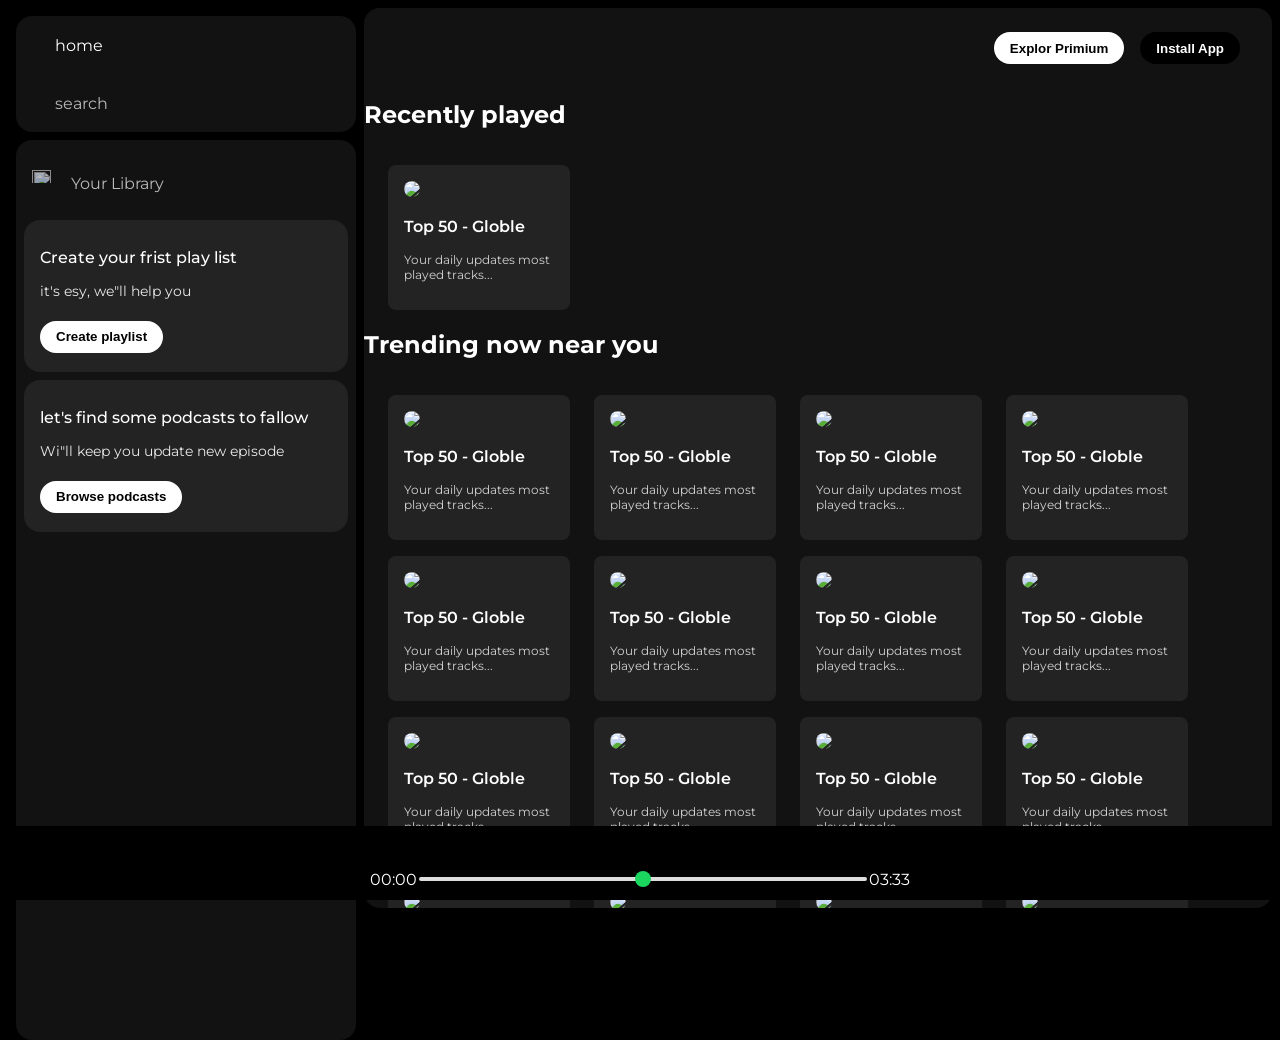
==== Spotify.html @ 7546c1f3 "this is a spotify clone project using html css only" ====
<!DOCTYPE html>
<html lang="en">
<head>
    <meta charset="UTF-8">
    <meta name="viewport" content="width=device-width, initial-scale=1.0">
    <link rel="stylesheet" href="https://cdnjs.cloudflare.com/ajax/libs/font-awesome/7.0.1/css/all.min.css" integrity="sha512-2SwdPD6INVrV/lHTZbO2nodKhrnDdJK9/kg2XD1r9uGqPo1cUbujc+IYdlYdEErWNu69gVcYgdxlmVmzTWnetw==" crossorigin="anonymous" referrerpolicy="no-referrer" />
    <title>Spotify - web plyer: music for everyone</title>
    <link rel="preconnect" href="https://fonts.googleapis.com">
<link rel="preconnect" href="https://fonts.gstatic.com" crossorigin>
<link href="https://fonts.googleapis.com/css2?family=Montserrat:ital,wght@0,100..900;1,100..900&display=swap" rel="stylesheet">
    <link rel="stylesheet" href="spotify.css">
    <link rel="icon" href="assist/logo.png">
</head>
<body>
    <div class="main">
    <div class="sidebar">
        <div class="nav">
            <div class="nav-option" style="opacity: 1;">
            <i class="fa-solid fa-house"></i>
            <a href="#">home</a>
            </div>
            
            <div class="nav-option">
                <i class="fa-solid fa-magnifying-glass"></i>
                <a href="#">search</a>
                
            </div>
            
        </div>
        <div class="library">
            <div class="opstion ">
                 <div class="library nav-option">
            <img src="./assist/library_icon.png" alt="">
            <a href="#">Your Library</a>
            </div>
            <div class="icon">
                <i class="fa-solid fa-plus"></i>
                <i class="fa-solid fa-arrow-right"></i>
            </div>

            </div>
            <div class="lib-box">
                <div class="box">
            <p class="box-p1">Create your frist play list</p>
            <p class="box-p2">it's esy, we"ll help you</p>
            <button class="badge">Create playlist</button>
            </div>
            </div>
                 <div class="lib-box">
                <div class="box">
            <p class="box-p1">let's find some podcasts to fallow</p>
            <p class="box-p2">Wi"ll keep you update new episode</p>
            <button class="badge">Browse podcasts</button>
            </div>
            </div>
        </div>
    </div>
    <div class="main-content">
        <div class="sticky-nav">
        <div class="sticky-nav-icon">
                  <img src="./assist/backward_icon.png" alt="">
        <img src="./assist/forward_icon.png" alt="" class="hide">
        </div>
        <div class="sticky-nav-opstion">
            <button class="badge nav-item hide">Explor Primium</button>
        <button class="badge nav-item dark-badge"><i class="fa-sharp fa-solid fa-circle-arrow-down"></i> Install App</button>
        <i class="fa-regular fa-circle-user nav-item"></i>
        </div>
        </div>

         <h2>Recently played</h2>
              <div class="cards-container">
                <div class="card">
                    <img src="./assist/card1img.jpeg" class="card-img">
                    <p class="card-title">Top 50 - Globle</p>
                    <p class="card-info">Your daily updates most played tracks...</p>
                </div>
              </div>
            

               <h2>Trending now near you</h2>
             <div class="cards-container">
                <div class="card">
                    <img src="./assist/card2img.jpeg" class="card-img">
                    <p class="card-title">Top 50 - Globle</p>
                    <p class="card-info">Your daily updates most played tracks...</p>
                </div>
                <div class="card">
                    <img src="./assist/card3img.jpeg" class="card-img">
                    <p class="card-title">Top 50 - Globle</p>
                    <p class="card-info">Your daily updates most played tracks...</p>
                </div>
                <div class="card">
                    <img src="./assist/card4img.jpeg" class="card-img">
                    <p class="card-title">Top 50 - Globle</p>
                    <p class="card-info">Your daily updates most played tracks...</p>
                </div>
                <div class="card">
                    <img src="./assist/card5img.jpeg" class="card-img">
                    <p class="card-title">Top 50 - Globle</p>
                    <p class="card-info">Your daily updates most played tracks...</p>
                </div>
                <div class="card">
                    <img src="./assist/card6img.jpeg" class="card-img">
                    <p class="card-title">Top 50 - Globle</p>
                    <p class="card-info">Your daily updates most played tracks...</p>
                </div>
                 <div class="card">
                    <img src="./assist/card3img.jpeg" class="card-img">
                    <p class="card-title">Top 50 - Globle</p>
                    <p class="card-info">Your daily updates most played tracks...</p>
                </div>
                <div class="card">
                    <img src="./assist/card4img.jpeg" class="card-img">
                    <p class="card-title">Top 50 - Globle</p>
                    <p class="card-info">Your daily updates most played tracks...</p>
                </div>
                <div class="card">
                    <img src="./assist/card5img.jpeg" class="card-img">
                    <p class="card-title">Top 50 - Globle</p>
                    <p class="card-info">Your daily updates most played tracks...</p>
                </div>
                 <div class="card">
                    <img src="./assist/card3img.jpeg" class="card-img">
                    <p class="card-title">Top 50 - Globle</p>
                    <p class="card-info">Your daily updates most played tracks...</p>
                </div>
                <div class="card">
                    <img src="./assist/card4img.jpeg" class="card-img">
                    <p class="card-title">Top 50 - Globle</p>
                    <p class="card-info">Your daily updates most played tracks...</p>
                </div>
                <div class="card">
                    <img src="./assist/card5img.jpeg" class="card-img">
                    <p class="card-title">Top 50 - Globle</p>
                    <p class="card-info">Your daily updates most played tracks...</p>
                </div>
                 <div class="card">
                    <img src="./assist/card3img.jpeg" class="card-img">
                    <p class="card-title">Top 50 - Globle</p>
                    <p class="card-info">Your daily updates most played tracks...</p>
                </div>
                <div class="card">
                    <img src="./assist/card4img.jpeg" class="card-img">
                    <p class="card-title">Top 50 - Globle</p>
                    <p class="card-info">Your daily updates most played tracks...</p>
                </div>
                <div class="card">
                    <img src="./assist/card5img.jpeg" class="card-img">
                    <p class="card-title">Top 50 - Globle</p>
                    <p class="card-info">Your daily updates most played tracks...</p>
                </div>
                 <div class="card">
                    <img src="./assist/card3img.jpeg" class="card-img">
                    <p class="card-title">Top 50 - Globle</p>
                    <p class="card-info">Your daily updates most played tracks...</p>
                </div>
                <div class="card">
                    <img src="./assist/card4img.jpeg" class="card-img">
                    <p class="card-title">Top 50 - Globle</p>
                    <p class="card-info">Your daily updates most played tracks...</p>
                </div>
                <div class="card">
                    <img src="./assist/card5img.jpeg" class="card-img">
                    <p class="card-title">Top 50 - Globle</p>
                    <p class="card-info">Your daily updates most played tracks...</p>
                </div>
                 <div class="card">
                    <img src="./assist/card3img.jpeg" class="card-img">
                    <p class="card-title">Top 50 - Globle</p>
                    <p class="card-info">Your daily updates most played tracks...</p>
                </div>
                <div class="card">
                    <img src="./assist/card4img.jpeg" class="card-img">
                    <p class="card-title">Top 50 - Globle</p>
                    <p class="card-info">Your daily updates most played tracks...</p>
                </div>
                <div class="card">
                    <img src="./assist/card5img.jpeg" class="card-img">
                    <p class="card-title">Top 50 - Globle</p>
                    <p class="card-info">Your daily updates most played tracks...</p>
                </div>
                 <div class="card">
                    <img src="./assist/card3img.jpeg" class="card-img">
                    <p class="card-title">Top 50 - Globle</p>
                    <p class="card-info">Your daily updates most played tracks...</p>
                </div>
                <div class="card">
                    <img src="./assist/card4img.jpeg" class="card-img">
                    <p class="card-title">Top 50 - Globle</p>
                    <p class="card-info">Your daily updates most played tracks...</p>
                </div>
                <div class="card">
                    <img src="./assist/card5img.jpeg" class="card-img">
                    <p class="card-title">Top 50 - Globle</p>
                    <p class="card-info">Your daily updates most played tracks...</p>
                </div>
                 <div class="card">
                    <img src="./assist/card3img.jpeg" class="card-img">
                    <p class="card-title">Top 50 - Globle</p>
                    <p class="card-info">Your daily updates most played tracks...</p>
                </div>
                <div class="card">
                    <img src="./assist/card4img.jpeg" class="card-img">
                    <p class="card-title">Top 50 - Globle</p>
                    <p class="card-info">Your daily updates most played tracks...</p>
                </div>
               
                

             </div>
              <h2>featured chart</h2>
              <div class="cards-container">
                <div class="card">
                    <img src="./assist/card2img.jpeg" class="card-img">
                    <p class="card-title">Top 50 - Globle</p>
                    <p class="card-info">Your daily updates most played tracks...</p>
                </div>
                <div class="card">
                    <img src="./assist/card5img.jpeg" class="card-img">
                    <p class="card-title">Top 50 - Globle</p>
                    <p class="card-info">Your daily updates most played tracks...</p>
              </div>
              <div class="card">
                    <img src="./assist/card6img.jpeg" class="card-img">
                    <p class="card-title">Top 50 - Globle</p>
                    <p class="card-info">Your daily updates most played tracks...</p>
              </div>
              </div>    
              <div class="fotter">
                <div class="line"></div>
              </div>
    <div class="music-player">
        <div class="album"></div>
        <div class="player">
            <div class="player-control">
                <img src="./assist/player_icon1.png" alt="" class="player-control-icon">
                <img src="./assist/player_icon2.png" alt="" class="player-control-icon">
                <img src="./assist/player_icon3.png" alt="" class="player-control-icon" style="opacity: 1; height: 2rem;">
                <img src="./assist/player_icon4.png" alt="" class="player-control-icon">
                <img src="./assist/player_icon5.png" alt="" class="player-control-icon">
            </div>
            <div class="playback-bar">
            <span class="curr-time">00:00 </span>
            <input type="range" min="0" max="100" class="progress-bar" step="1" >
             <span class="tot-time">03:33 </span>    
            </div>
        </div>
        <div class="control"></div>
    </div>
    </div>
    
</body>
</html>
---- spotify.css ----
body{
  font-family: "Montserrat", sans-serif;
  margin: 0;
  background-color: black;
  color: white;
  overflow: hidden;
}
.main{
    display: flex;
    height: 100vh;
    padding: 0.5rem;
    
}
.sidebar{
    background-color: black;
    width: 340px;
    border-radius: 1rem;
    margin: 0.5rem;
}
.main-content{
    flex: 1;
    background-color: #121212;
    border-radius: 1rem;
    overflow: auto;
    padding: 0 1.5rem 0 1.5re ;
}
.music-player{
    background-color: black;
    position: fixed;
    bottom: 0px;
    width: 100%;
    height: 74px;
    left: 0px;
}
a {
    text-decoration: none;
    color: white;
     
}
.nav{
    background-color: #121212;
    border-radius: 1rem;
    display: flex;
    flex-direction: column;
    height: 100px;
    justify-content: center;
    padding: 0.5rem 0.7rem;
}
.nav-option{
    line-height: 2.5rem;
    opacity: 0.7;
    padding: 0.5rem 0.75rem;
    
}
.nav-option:hover{
    opacity: 1;

}
.nav-option i{
    font-size: 1.2rem;
}
.nav-option a{
    font-size: 1rem;
    margin-left: 1rem;
}
.library{
    border-radius: 1rem;
    background-color: #121212;
    height: 100%;
    margin-top: 0.5rem;
    padding: 0.5rem 0.5rem;
}
    
.opstion{
    display: flex;
    justify-content: space-between;
    align-items: center;
}
.library img{
    width: 1.2rem;
    height: 1.2rem;
}
.icon{
    font-size: 1.10rem;
    display: flex;
}
.icon i{
    opacity: 0.6;
    margin: 1rem;
}
.icon i:hover{
    opacity: 1;

}
.box{
    height: 8rem;
    background-color: #232323;
    border-radius: 1rem;
    margin: .5rem 0 0.5rem 0;
    padding: 0.75rem 1rem;
}
.box-p1{
    font-size: 1rem;
    font-weight: 500;
}
.box-p2{
    font-size: 0.85rem;
    opacity: 0.9;

}
.badge{
    background-color: #fff;
    border: none;
    padding: .25rem 1rem;
    border-radius: 100px;
    font-weight: 700;
    margin-top: 0.5rem;
    height: 2rem;
    width: fit-content;

}
.sticky-nav{
    position: sticky;
    top: 0;
    background-color: #121212;
    display: flex;
    justify-content: space-between;
    align-items: center;
    padding: 1rem 0 1rem 0;
    z-index: 10;

}
.sticky-nav-icon {
    margin-left: .75rem;
}
.sticky-nav-opstion{
    display: flex;
    justify-content: center;
    align-items: center;


}
.nav-item{
    margin-right: 1rem;
}
.dark-badge{
    background-color: black;
    color: white;
}
@media (max-width:1000px){
    .hide{
        display: none;
    }

}
.card{
    background-color: #232323;
    width: 150px;
    border-radius: 0.5rem;
    padding: 1rem;
    margin-left: 1.5rem;
    margin-top: 1rem;
}
.cards-container{
    display: flex;
    flex-wrap: wrap;
}

.card-img {
    border-radius: 0.5rem;
    width: 100%;
}
.card-title{
    font-weight: 600;
}
.card-info{
    font-size: 0.75rem;
    opacity: .8;
}
.fotter{
    height: 300px;
    display: flex;
    align-items: center;
    justify-content: center;
}
.line{
    height: 30%;
    width: 90%;
    border-top: 1px solid white;
    opacity: 0.4;
}
.music-player{
    display: flex;
    justify-content: space-between;
    align-items: center;
}
.album{
    width: 25%;

}
.player{
    width: 50%;
    
}
.control{
    width: 25%;
    
}
.player-control{
    display: flex;
    justify-content: center;
    align-items: center;
}
.player-control-icon{
    height: 1rem;
    margin-right: 1.75rem;
    opacity: 0.7;
}
.player-control-icon:hover{
    opacity: 1;
}
.playback-bar{
    display: flex;
    justify-content: center;
    align-items: center;
}
.progress-bar{
    width: 70%;
    appearance: none;
    background-color: transparent;
    cursor: pointer;
}
.progress-bar::-webkit-slider-runnable-track{
    background-color: #ddd;
    height: 0.2rem;
    border-radius: 100px;
}
.progress-bar::-webkit-slider-thumb{
    appearance: none;
    height: 1rem;
    width: 1rem;
    background-color: #1bd760;
    border-radius: 50%;
    margin-top: -6px;

}
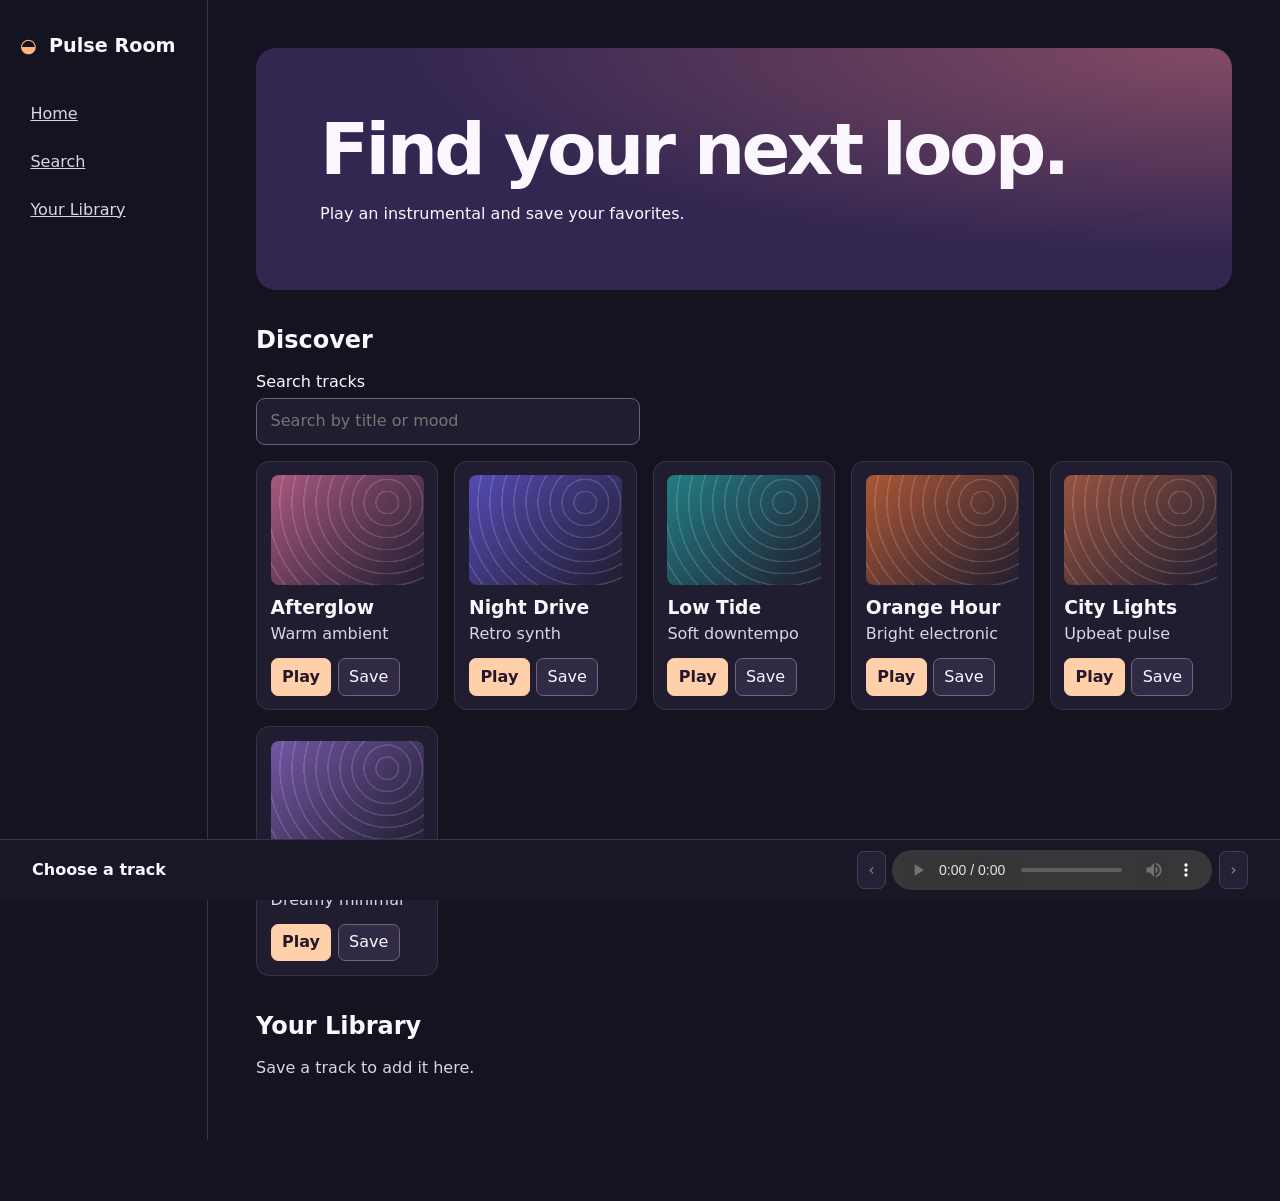
==== commit 2a643b3a: "Fix and complete static music player for GitHub Pages" ====
--- a/Spotify.html
+++ b/Spotify.html
@@ -1,254 +1,13 @@
-<!DOCTYPE html>
+<!doctype html>
 <html lang="en">
 <head>
-    <meta charset="UTF-8">
-    <meta name="viewport" content="width=device-width, initial-scale=1.0">
-    <link rel="stylesheet" href="https://cdnjs.cloudflare.com/ajax/libs/font-awesome/7.0.1/css/all.min.css" integrity="sha512-2SwdPD6INVrV/lHTZbO2nodKhrnDdJK9/kg2XD1r9uGqPo1cUbujc+IYdlYdEErWNu69gVcYgdxlmVmzTWnetw==" crossorigin="anonymous" referrerpolicy="no-referrer" />
-    <title>Spotify - web plyer: music for everyone</title>
-    <link rel="preconnect" href="https://fonts.googleapis.com">
-<link rel="preconnect" href="https://fonts.gstatic.com" crossorigin>
-<link href="https://fonts.googleapis.com/css2?family=Montserrat:ital,wght@0,100..900;1,100..900&display=swap" rel="stylesheet">
-    <link rel="stylesheet" href="spotify.css">
-    <link rel="icon" href="assist/logo.png">
+  <meta charset="utf-8">
+  <meta name="viewport" content="width=device-width, initial-scale=1">
+  <meta http-equiv="refresh" content="0; url=./index.html">
+  <link rel="canonical" href="./index.html">
+  <title>Pulse Room</title>
 </head>
 <body>
-    <div class="main">
-    <div class="sidebar">
-        <div class="nav">
-            <div class="nav-option" style="opacity: 1;">
-            <i class="fa-solid fa-house"></i>
-            <a href="#">home</a>
-            </div>
-            
-            <div class="nav-option">
-                <i class="fa-solid fa-magnifying-glass"></i>
-                <a href="#">search</a>
-                
-            </div>
-            
-        </div>
-        <div class="library">
-            <div class="opstion ">
-                 <div class="library nav-option">
-            <img src="./assist/library_icon.png" alt="">
-            <a href="#">Your Library</a>
-            </div>
-            <div class="icon">
-                <i class="fa-solid fa-plus"></i>
-                <i class="fa-solid fa-arrow-right"></i>
-            </div>
-
-            </div>
-            <div class="lib-box">
-                <div class="box">
-            <p class="box-p1">Create your frist play list</p>
-            <p class="box-p2">it's esy, we"ll help you</p>
-            <button class="badge">Create playlist</button>
-            </div>
-            </div>
-                 <div class="lib-box">
-                <div class="box">
-            <p class="box-p1">let's find some podcasts to fallow</p>
-            <p class="box-p2">Wi"ll keep you update new episode</p>
-            <button class="badge">Browse podcasts</button>
-            </div>
-            </div>
-        </div>
-    </div>
-    <div class="main-content">
-        <div class="sticky-nav">
-        <div class="sticky-nav-icon">
-                  <img src="./assist/backward_icon.png" alt="">
-        <img src="./assist/forward_icon.png" alt="" class="hide">
-        </div>
-        <div class="sticky-nav-opstion">
-            <button class="badge nav-item hide">Explor Primium</button>
-        <button class="badge nav-item dark-badge"><i class="fa-sharp fa-solid fa-circle-arrow-down"></i> Install App</button>
-        <i class="fa-regular fa-circle-user nav-item"></i>
-        </div>
-        </div>
-
-         <h2>Recently played</h2>
-              <div class="cards-container">
-                <div class="card">
-                    <img src="./assist/card1img.jpeg" class="card-img">
-                    <p class="card-title">Top 50 - Globle</p>
-                    <p class="card-info">Your daily updates most played tracks...</p>
-                </div>
-              </div>
-            
-
-               <h2>Trending now near you</h2>
-             <div class="cards-container">
-                <div class="card">
-                    <img src="./assist/card2img.jpeg" class="card-img">
-                    <p class="card-title">Top 50 - Globle</p>
-                    <p class="card-info">Your daily updates most played tracks...</p>
-                </div>
-                <div class="card">
-                    <img src="./assist/card3img.jpeg" class="card-img">
-                    <p class="card-title">Top 50 - Globle</p>
-                    <p class="card-info">Your daily updates most played tracks...</p>
-                </div>
-                <div class="card">
-                    <img src="./assist/card4img.jpeg" class="card-img">
-                    <p class="card-title">Top 50 - Globle</p>
-                    <p class="card-info">Your daily updates most played tracks...</p>
-                </div>
-                <div class="card">
-                    <img src="./assist/card5img.jpeg" class="card-img">
-                    <p class="card-title">Top 50 - Globle</p>
-                    <p class="card-info">Your daily updates most played tracks...</p>
-                </div>
-                <div class="card">
-                    <img src="./assist/card6img.jpeg" class="card-img">
-                    <p class="card-title">Top 50 - Globle</p>
-                    <p class="card-info">Your daily updates most played tracks...</p>
-                </div>
-                 <div class="card">
-                    <img src="./assist/card3img.jpeg" class="card-img">
-                    <p class="card-title">Top 50 - Globle</p>
-                    <p class="card-info">Your daily updates most played tracks...</p>
-                </div>
-                <div class="card">
-                    <img src="./assist/card4img.jpeg" class="card-img">
-                    <p class="card-title">Top 50 - Globle</p>
-                    <p class="card-info">Your daily updates most played tracks...</p>
-                </div>
-                <div class="card">
-                    <img src="./assist/card5img.jpeg" class="card-img">
-                    <p class="card-title">Top 50 - Globle</p>
-                    <p class="card-info">Your daily updates most played tracks...</p>
-                </div>
-                 <div class="card">
-                    <img src="./assist/card3img.jpeg" class="card-img">
-                    <p class="card-title">Top 50 - Globle</p>
-                    <p class="card-info">Your daily updates most played tracks...</p>
-                </div>
-                <div class="card">
-                    <img src="./assist/card4img.jpeg" class="card-img">
-                    <p class="card-title">Top 50 - Globle</p>
-                    <p class="card-info">Your daily updates most played tracks...</p>
-                </div>
-                <div class="card">
-                    <img src="./assist/card5img.jpeg" class="card-img">
-                    <p class="card-title">Top 50 - Globle</p>
-                    <p class="card-info">Your daily updates most played tracks...</p>
-                </div>
-                 <div class="card">
-                    <img src="./assist/card3img.jpeg" class="card-img">
-                    <p class="card-title">Top 50 - Globle</p>
-                    <p class="card-info">Your daily updates most played tracks...</p>
-                </div>
-                <div class="card">
-                    <img src="./assist/card4img.jpeg" class="card-img">
-                    <p class="card-title">Top 50 - Globle</p>
-                    <p class="card-info">Your daily updates most played tracks...</p>
-                </div>
-                <div class="card">
-                    <img src="./assist/card5img.jpeg" class="card-img">
-                    <p class="card-title">Top 50 - Globle</p>
-                    <p class="card-info">Your daily updates most played tracks...</p>
-                </div>
-                 <div class="card">
-                    <img src="./assist/card3img.jpeg" class="card-img">
-                    <p class="card-title">Top 50 - Globle</p>
-                    <p class="card-info">Your daily updates most played tracks...</p>
-                </div>
-                <div class="card">
-                    <img src="./assist/card4img.jpeg" class="card-img">
-                    <p class="card-title">Top 50 - Globle</p>
-                    <p class="card-info">Your daily updates most played tracks...</p>
-                </div>
-                <div class="card">
-                    <img src="./assist/card5img.jpeg" class="card-img">
-                    <p class="card-title">Top 50 - Globle</p>
-                    <p class="card-info">Your daily updates most played tracks...</p>
-                </div>
-                 <div class="card">
-                    <img src="./assist/card3img.jpeg" class="card-img">
-                    <p class="card-title">Top 50 - Globle</p>
-                    <p class="card-info">Your daily updates most played tracks...</p>
-                </div>
-                <div class="card">
-                    <img src="./assist/card4img.jpeg" class="card-img">
-                    <p class="card-title">Top 50 - Globle</p>
-                    <p class="card-info">Your daily updates most played tracks...</p>
-                </div>
-                <div class="card">
-                    <img src="./assist/card5img.jpeg" class="card-img">
-                    <p class="card-title">Top 50 - Globle</p>
-                    <p class="card-info">Your daily updates most played tracks...</p>
-                </div>
-                 <div class="card">
-                    <img src="./assist/card3img.jpeg" class="card-img">
-                    <p class="card-title">Top 50 - Globle</p>
-                    <p class="card-info">Your daily updates most played tracks...</p>
-                </div>
-                <div class="card">
-                    <img src="./assist/card4img.jpeg" class="card-img">
-                    <p class="card-title">Top 50 - Globle</p>
-                    <p class="card-info">Your daily updates most played tracks...</p>
-                </div>
-                <div class="card">
-                    <img src="./assist/card5img.jpeg" class="card-img">
-                    <p class="card-title">Top 50 - Globle</p>
-                    <p class="card-info">Your daily updates most played tracks...</p>
-                </div>
-                 <div class="card">
-                    <img src="./assist/card3img.jpeg" class="card-img">
-                    <p class="card-title">Top 50 - Globle</p>
-                    <p class="card-info">Your daily updates most played tracks...</p>
-                </div>
-                <div class="card">
-                    <img src="./assist/card4img.jpeg" class="card-img">
-                    <p class="card-title">Top 50 - Globle</p>
-                    <p class="card-info">Your daily updates most played tracks...</p>
-                </div>
-               
-                
-
-             </div>
-              <h2>featured chart</h2>
-              <div class="cards-container">
-                <div class="card">
-                    <img src="./assist/card2img.jpeg" class="card-img">
-                    <p class="card-title">Top 50 - Globle</p>
-                    <p class="card-info">Your daily updates most played tracks...</p>
-                </div>
-                <div class="card">
-                    <img src="./assist/card5img.jpeg" class="card-img">
-                    <p class="card-title">Top 50 - Globle</p>
-                    <p class="card-info">Your daily updates most played tracks...</p>
-              </div>
-              <div class="card">
-                    <img src="./assist/card6img.jpeg" class="card-img">
-                    <p class="card-title">Top 50 - Globle</p>
-                    <p class="card-info">Your daily updates most played tracks...</p>
-              </div>
-              </div>    
-              <div class="fotter">
-                <div class="line"></div>
-              </div>
-    <div class="music-player">
-        <div class="album"></div>
-        <div class="player">
-            <div class="player-control">
-                <img src="./assist/player_icon1.png" alt="" class="player-control-icon">
-                <img src="./assist/player_icon2.png" alt="" class="player-control-icon">
-                <img src="./assist/player_icon3.png" alt="" class="player-control-icon" style="opacity: 1; height: 2rem;">
-                <img src="./assist/player_icon4.png" alt="" class="player-control-icon">
-                <img src="./assist/player_icon5.png" alt="" class="player-control-icon">
-            </div>
-            <div class="playback-bar">
-            <span class="curr-time">00:00 </span>
-            <input type="range" min="0" max="100" class="progress-bar" step="1" >
-             <span class="tot-time">03:33 </span>    
-            </div>
-        </div>
-        <div class="control"></div>
-    </div>
-    </div>
-    
+  <p><a href="./index.html">Open Pulse Room</a></p>
 </body>
-</html>+</html>
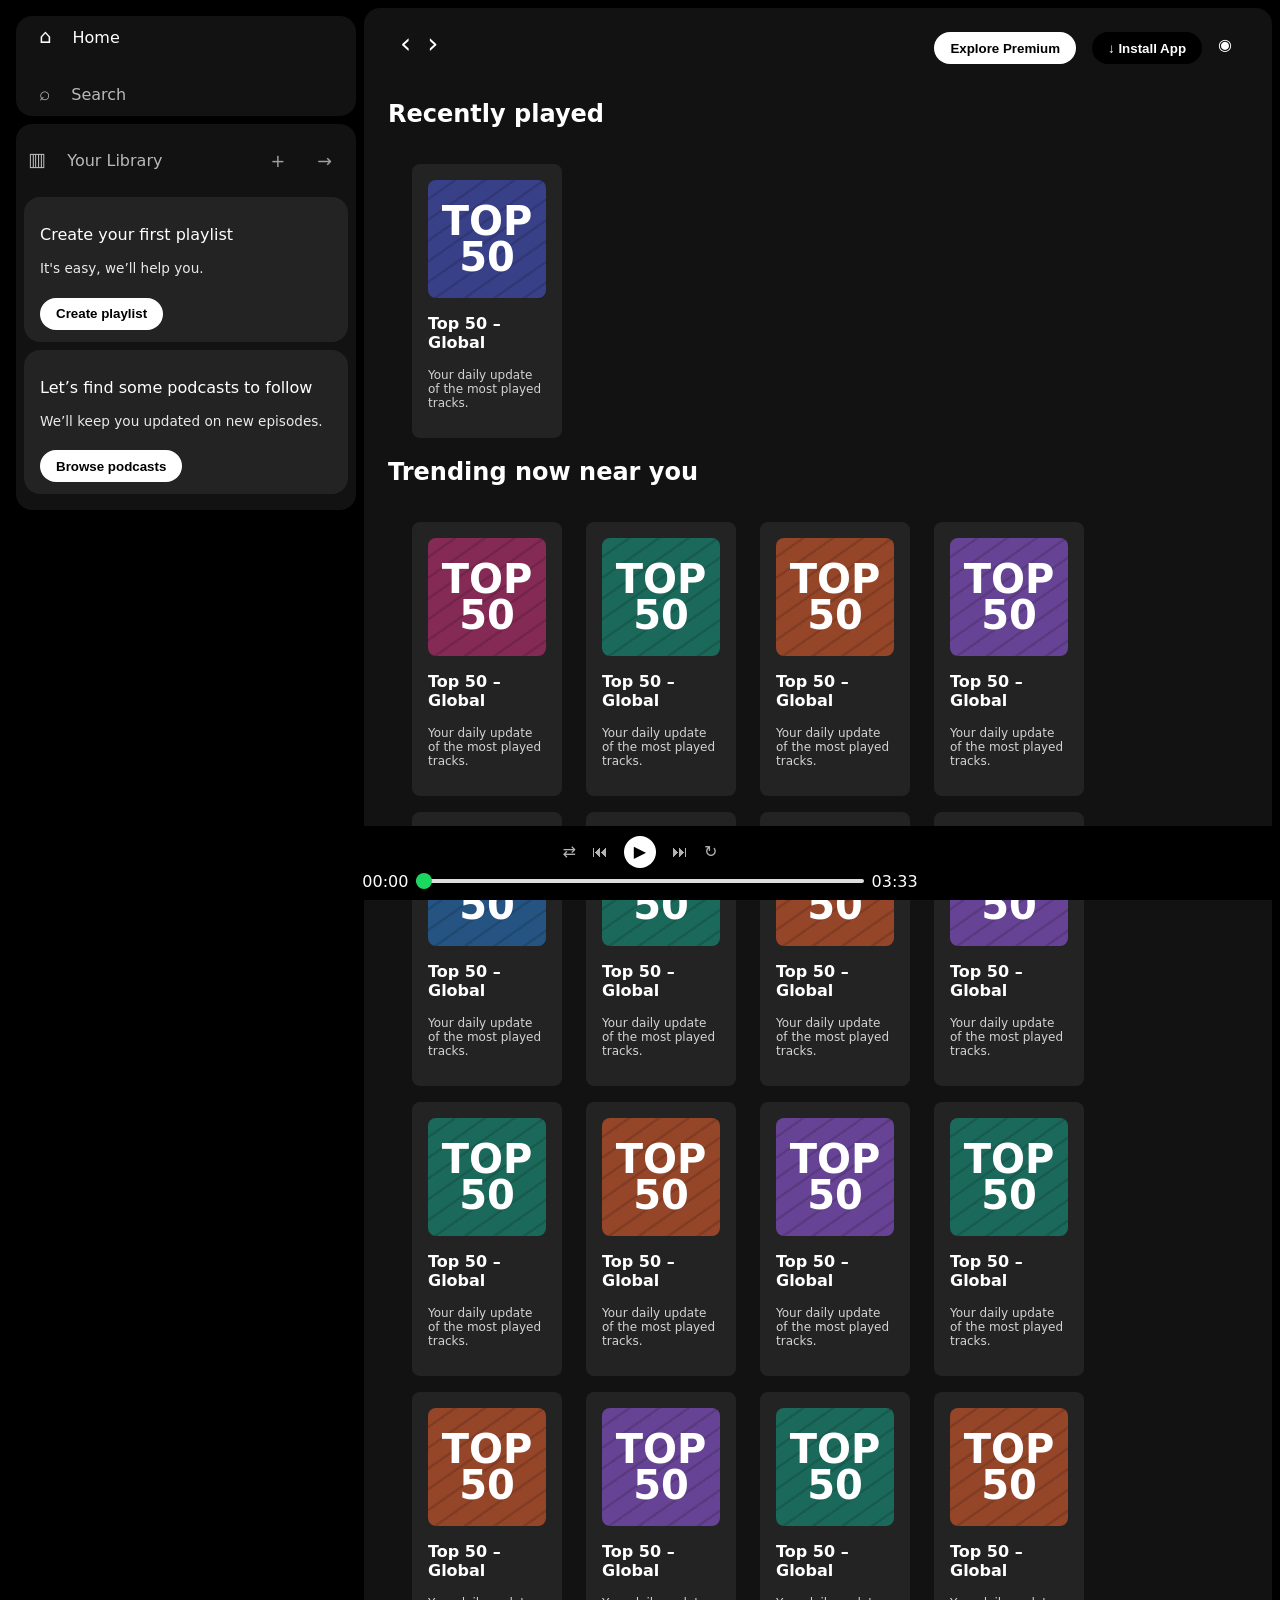
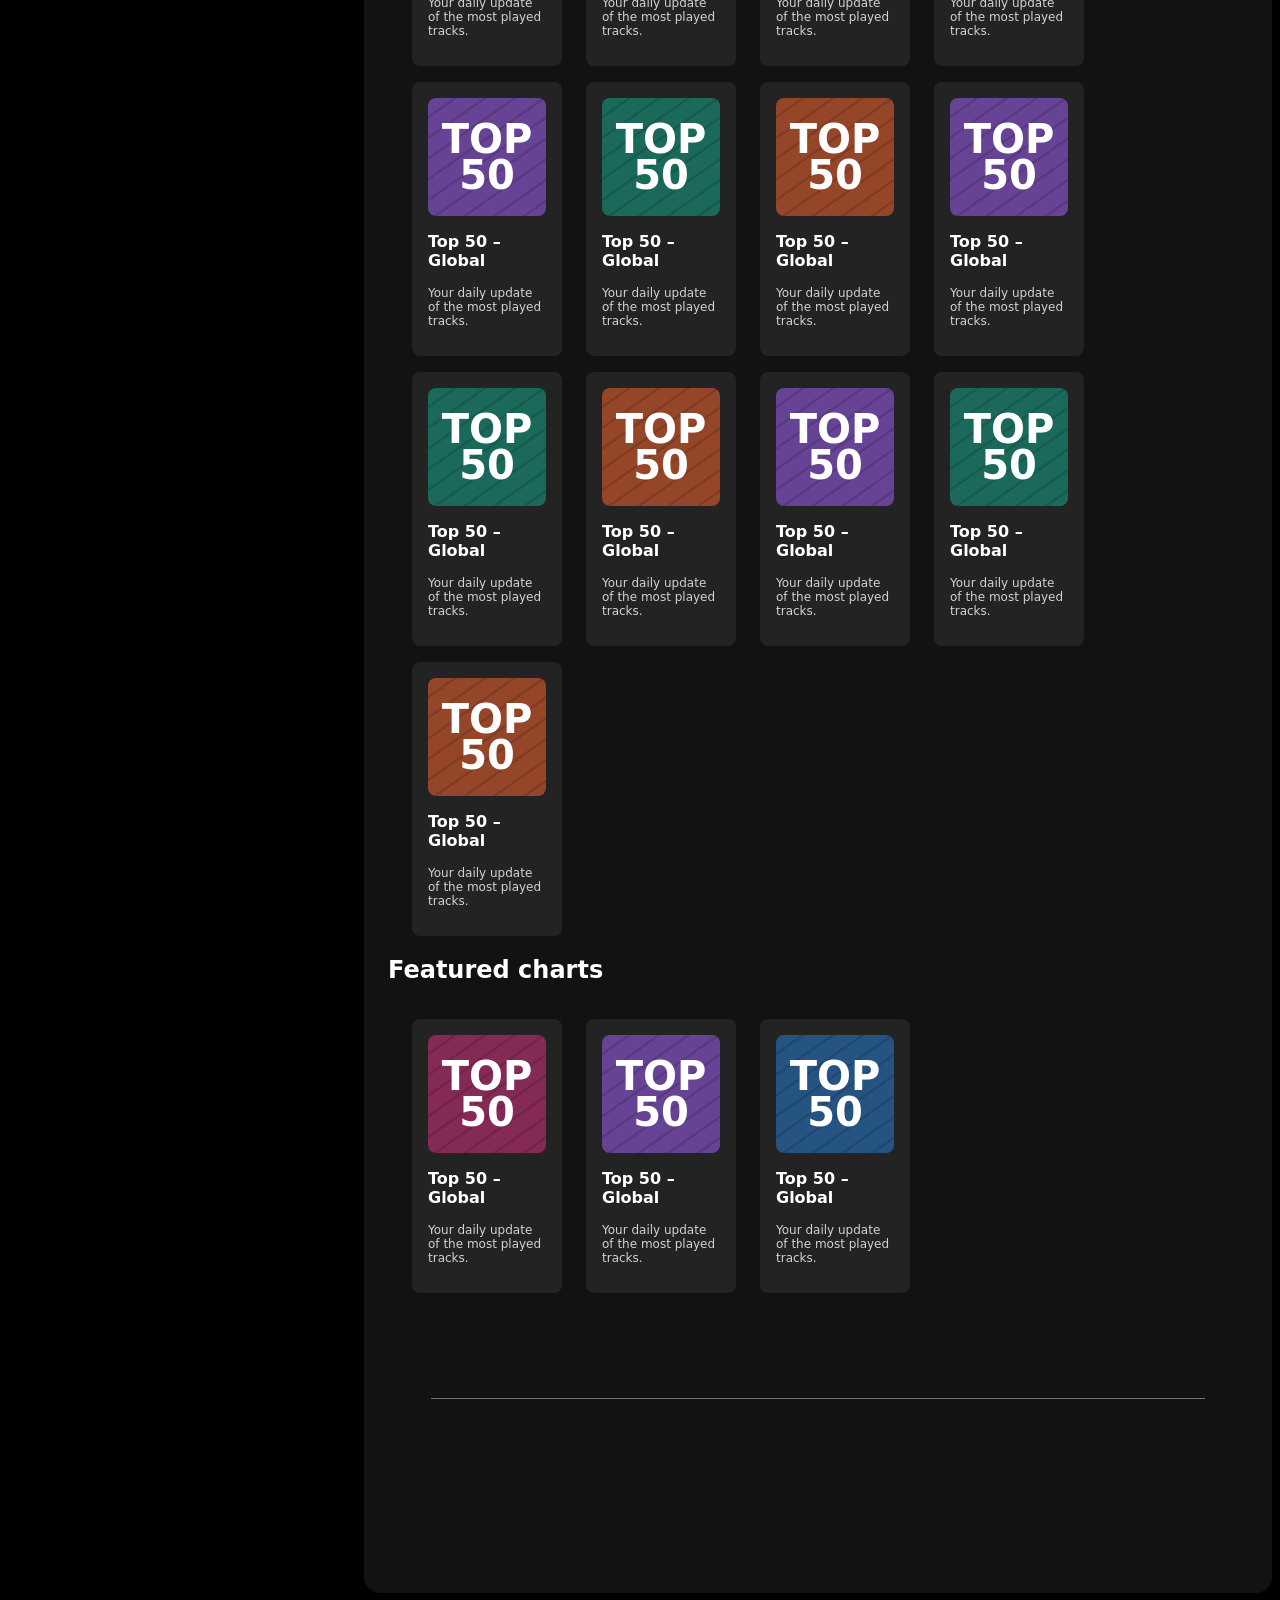
==== commit c0d8c340: "Restore original HTML and CSS Spotify clone" ====
--- a/Spotify.html
+++ b/Spotify.html
@@ -5,9 +5,9 @@
   <meta name="viewport" content="width=device-width, initial-scale=1">
   <meta http-equiv="refresh" content="0; url=./index.html">
   <link rel="canonical" href="./index.html">
-  <title>Pulse Room</title>
+  <title>Spotify Clone</title>
 </head>
 <body>
-  <p><a href="./index.html">Open Pulse Room</a></p>
+  <p><a href="./index.html">Open Spotify Clone</a></p>
 </body>
 </html>
